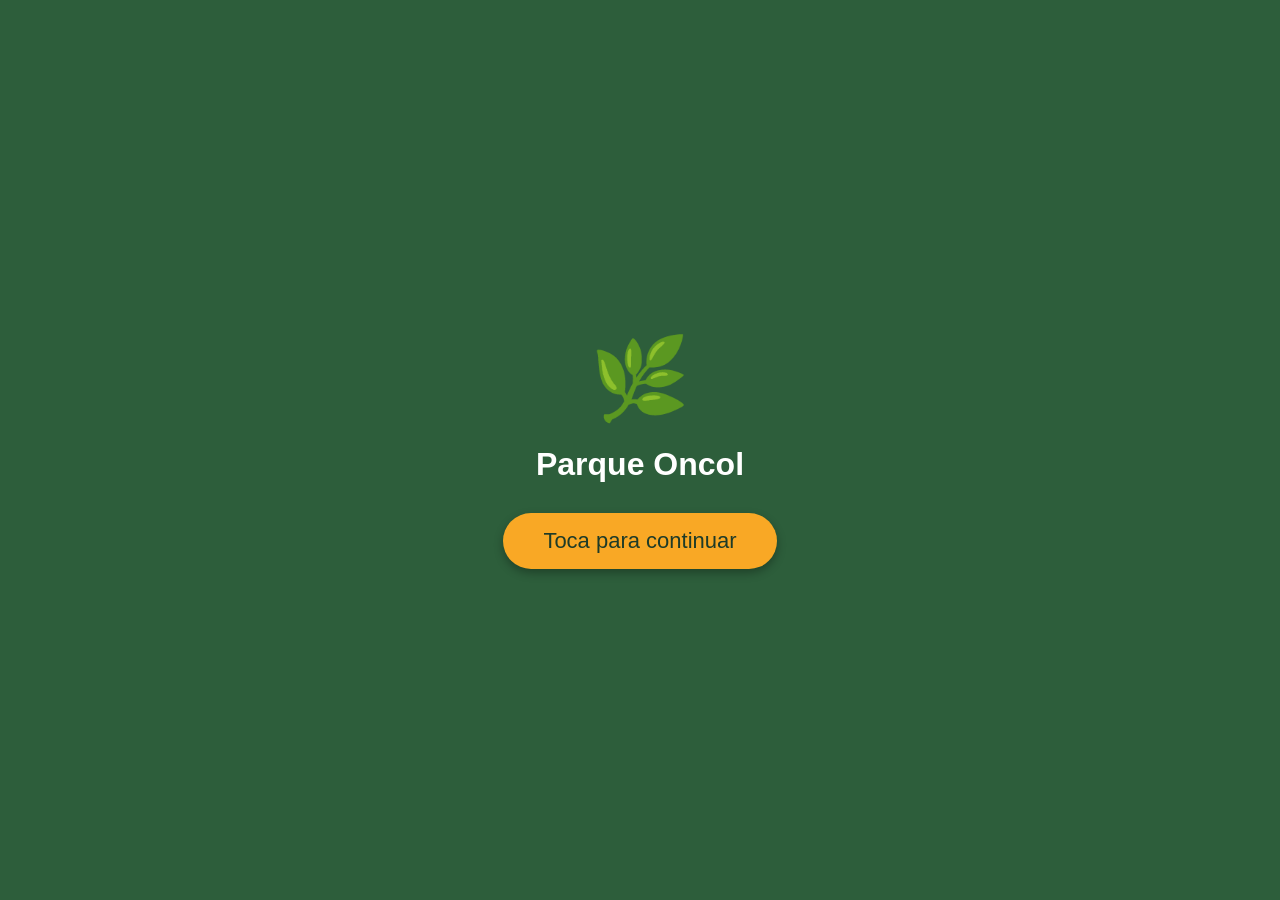
==== index.html @ b6621ca2 "Add files via upload" ====
<!DOCTYPE html>
<html lang="es">
<head>
  <meta charset="UTF-8">
  <meta name="viewport" content="width=device-width, initial-scale=1.0, user-scalable=no">
  <title>Guía Oncol V2</title>
  <link rel="stylesheet" href="style.css">
</head>
<body>
  <button id="btn-back" class="back-button" onclick="goBack()">←</button>

  <div id="screen-welcome" class="screen active">
    <div class="welcome-content">
      <div class="logo-placeholder">🌿</div>
      <h1>Parque Oncol</h1>
      <button class="btn-start" onclick="navigateTo('categories')">Toca para continuar</button>
    </div>
  </div>

  <div id="screen-categories" class="screen">
    <h2>Elige una categoría</h2>
    <div class="circle-container">
      <div class="circle" onclick="showSubcategories('fauna')">
        <span>🐾</span>
        <p>Fauna</p>
      </div>
      <div class="circle" onclick="showSubcategories('flora')">
        <span>🌼</span>
        <p>Flora</p>
      </div>
      <div class="circle" onclick="showSubcategories('fungi')">
        <span>🍄</span>
        <p>Fungi</p>
      </div>
    </div>
  </div>

  <div id="screen-subcategories" class="screen">
    <h2 id="subcategory-title">Subcategorías</h2>
    <div id="subcategory-container" class="circle-container">
      </div>
  </div>

  <div id="screen-species-list" class="screen">
    <h2 id="species-list-title">Especies</h2>
    <div id="species-carousel" class="carousel">
      </div>
  </div>

  <div id="screen-species-detail" class="screen">
    <div class="detail-card">
      <div id="detail-image" class="detail-image">🖼️</div>
      
      <div class="detail-header-info">
        <h2 id="detail-common-name">Nombre común</h2>
        <p id="detail-scientific-name">Nombre científico</p>
      </div>

      <div id="detail-risk" class="detail-badges-container">
        </div>

      <div id="detail-description" class="detail-extended-content">
        </div>
    </div>
  </div>

  <script src="script.js"></script>
</body>
</html>
---- style.css ----
* {
  margin: 0;
  padding: 0;
  box-sizing: border-box;
}

body {
  font-family: 'Segoe UI', Tahoma, Geneva, Verdana, sans-serif;
  background: #2d5e3b; /* El verde bosque de fondo general */
  height: 100vh;
  overflow: hidden;
  display: flex;
  justify-content: center;
  align-items: center;
  color: #fff;
}

/* Cada “pantalla” ocupa toda la ventana, pero están ocultas excepto la activa */
.screen {
  position: absolute;
  top: 0; left: 0;
  width: 100%;
  height: 100%;
  display: none;
  flex-direction: column;
  align-items: center;
  justify-content: center;
  padding: 20px;
  text-align: center;
}

/* La pantalla activa se muestra */
.screen.active {
  display: flex;
}

/* Botón de retroceso fijo abajo izquierda */
.back-button {
  position: fixed;
  bottom: 20px;
  left: 20px;
  z-index: 10;
  background: rgba(0,0,0,0.5);
  color: white;
  border: none;
  border-radius: 50%;
  width: 50px;
  height: 50px;
  font-size: 28px;
  cursor: pointer;
  display: none; /* se muestra desde JS */
  align-items: center;
  justify-content: center;
}

/* Pantalla de bienvenida */
.welcome-content {
  display: flex;
  flex-direction: column;
  align-items: center;
}

.logo-placeholder {
  font-size: 80px;
  margin-bottom: 20px;
}

.btn-start {
  margin-top: 30px;
  padding: 15px 40px;
  font-size: 22px;
  background: #f9a825;
  color: #1e3b28;
  border: none;
  border-radius: 50px;
  cursor: pointer;
  box-shadow: 0 4px 10px rgba(0,0,0,0.3);
}

/* Contenedor de círculos */
.circle-container {
  display: flex;
  flex-wrap: wrap;
  justify-content: center;
  gap: 25px;
  max-width: 400px;
  margin-top: 30px;
}

/* Círculos para categorías y subcategorías */
.circle {
  width: 110px;
  height: 110px;
  border-radius: 50%;
  background: rgba(255,255,255,0.15);
  backdrop-filter: blur(5px);
  display: flex;
  flex-direction: column;
  align-items: center;
  justify-content: center;
  cursor: pointer;
  transition: transform 0.2s, background 0.2s;
  font-size: 36px;
  overflow: hidden; /* Evita que las imágenes se salgan del círculo */
}
.circle p {
  font-size: 14px;
  margin-top: 5px;
  padding: 0 5px;
  text-overflow: ellipsis;
  white-space: nowrap;
  overflow: hidden;
  max-width: 100%;
}
.circle:active {
  transform: scale(0.9);
  background: rgba(255,255,255,0.3);
}

/* Carrusel horizontal */
.carousel {
  display: flex;
  overflow-x: auto;
  gap: 20px;
  padding: 20px;
  max-width: 90vw;
  scroll-snap-type: x mandatory;
  -webkit-overflow-scrolling: touch;
}
.carousel::-webkit-scrollbar {
  display: none; /* Esconde la barra de scroll nativa para simular una app móvil */
}
.carousel .circle {
  flex-shrink: 0;
  scroll-snap-align: center;
}

/* Ficha de detalle (Mejorada con contención de altura y scroll interno) */
.detail-card {
  background: rgba(255,255,255,0.1);
  backdrop-filter: blur(10px);
  border-radius: 20px;
  padding: 25px;
  max-width: 380px;
  width: 95%;
  max-height: 85vh; /* Evita que la tarjeta sobrepase la pantalla */
  display: flex;
  flex-direction: column;
}

.detail-image {
  width: 130px;
  height: 130px;
  border-radius: 50%;
  background: rgba(255,255,255,0.2);
  margin: 0 auto 15px;
  display: flex;
  align-items: center;
  justify-content: center;
  font-size: 50px;
  flex-shrink: 0; /* Previene que la imagen se achate con textos largos */
  overflow: hidden;
}

.detail-header-info {
  margin-bottom: 12px;
  flex-shrink: 0;
}

#detail-scientific-name {
  font-style: italic;
  opacity: 0.8;
  margin: 5px 0;
  font-size: 15px;
}

/* Bloque para agrupar las insignias técnicas */
.detail-badges-container {
  margin-bottom: 15px;
  flex-shrink: 0;
}

.badge {
  background: rgba(255, 255, 255, 0.15);
  padding: 4px 10px;
  font-size: 12px;
  border-radius: 20px;
  display: inline-block;
  margin: 2px;
}

/* Colores para las categorías de conservación de las fotos de tu libro */
.badge-risk {
  display: inline-block;
  padding: 6px 14px;
  font-weight: bold;
  font-size: 13px;
  border-radius: 8px;
  box-shadow: 0 2px 5px rgba(0,0,0,0.2);
}
.badge-risk.cr { background-color: #d32f2f; color: #fff; } /* Peligro Crítico = Rojo */
.badge-risk.en { background-color: #f57c00; color: #fff; } /* En Peligro = Naranja */
.badge-risk.vu { background-color: #fbc02d; color: #1e3b28; } /* Vulnerable = Amarillo */
.badge-risk.nt { background-color: #7b1fa2; color: #fff; } /* Casi Amenazado = Morado */
.badge-risk.lc { background-color: #388e3c; color: #fff; } /* Preocupación Menor = Verde */
.badge-risk.ne { background-color: #616161; color: #fff; } /* No Evaluado = Gris */

/* Caja con scroll dedicada para leer el texto extendido sin desbordar */
.detail-extended-content {
  overflow-y: auto;
  text-align: left; /* Alineado cómodo a la izquierda para leer */
  padding-right: 8px;
  font-size: 14px;
  line-height: 1.5;
}

/* Barra de scroll estilizada discreta para Linux/Wayland */
.detail-extended-content::-webkit-scrollbar {
  width: 5px;
}
.detail-extended-content::-webkit-scrollbar-track {
  background: rgba(255,255,255,0.05);
  border-radius: 10px;
}
.detail-extended-content::-webkit-scrollbar-thumb {
  background: rgba(255,255,255,0.25);
  border-radius: 10px;
}

.detail-extended-content h3 {
  font-size: 15px;
  margin: 15px 0 5px 0;
  color: #f9a825; /* Amarillo de realce */
  border-bottom: 1px solid rgba(255,255,255,0.1);
  padding-bottom: 2px;
}

.detail-extended-content p {
  opacity: 0.9;
  margin-bottom: 8px;
}

.detail-extended-content hr {
  border: none;
  border-top: 1px dashed rgba(255,255,255,0.2);
  margin: 10px 0;
}
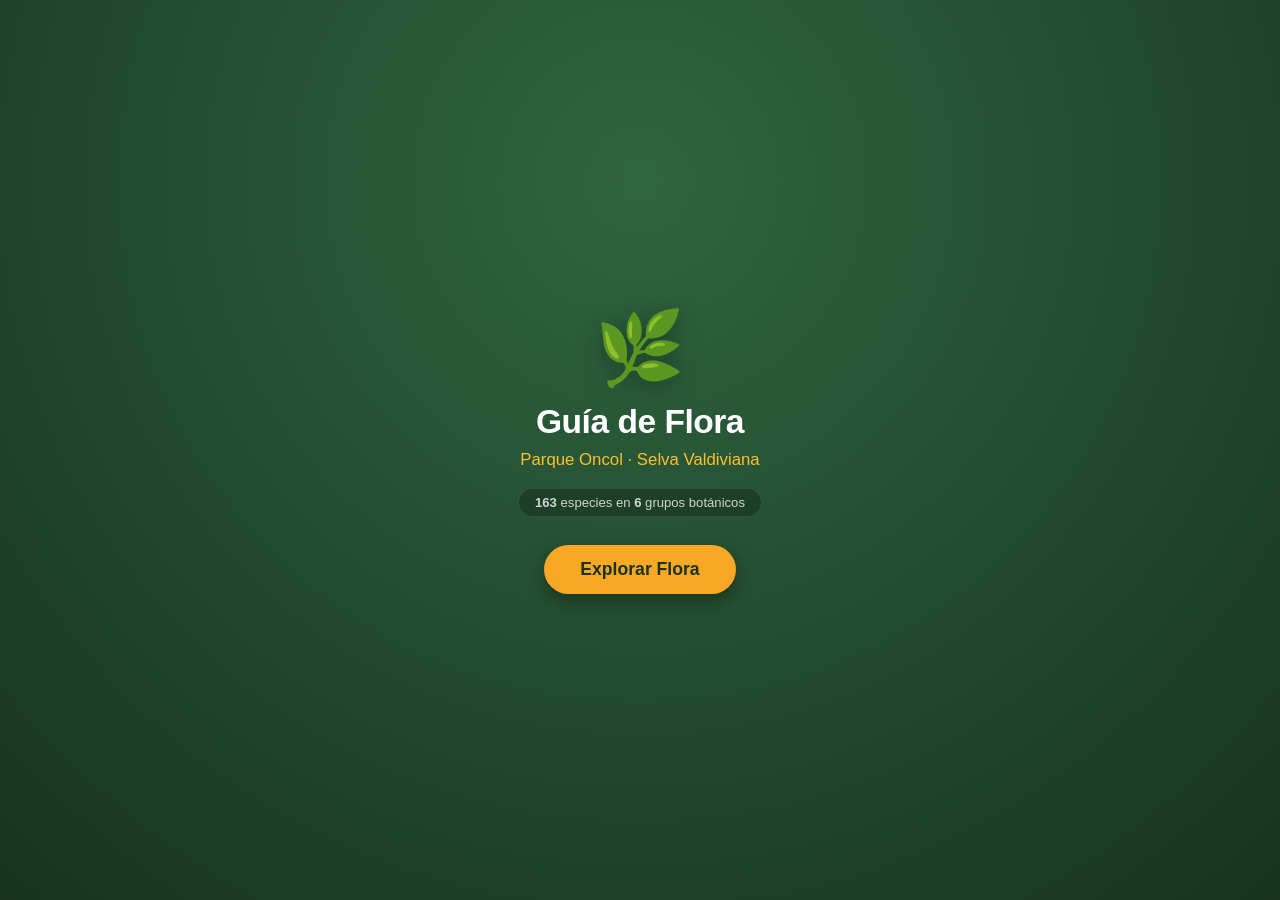
==== commit 76142dc9: "Add files via upload" ====
--- a/index.html
+++ b/index.html
@@ -2,68 +2,80 @@
 <html lang="es">
 <head>
   <meta charset="UTF-8">
-  <meta name="viewport" content="width=device-width, initial-scale=1.0, user-scalable=no">
-  <title>Guía Oncol V2</title>
+  <meta name="viewport" content="width=device-width, initial-scale=1.0, maximum-scale=1.0, user-scalable=no">
+  <title>Guía de Flora · Parque Oncol</title>
   <link rel="stylesheet" href="style.css">
 </head>
 <body>
-  <button id="btn-back" class="back-button" onclick="goBack()">←</button>
+  <!-- Botón volver con navegación en pila -->
+  <button id="btn-back" class="back-button" aria-label="Volver" onclick="goBack()">←</button>
 
+  <!-- PANTALLA 1: Bienvenida -->
   <div id="screen-welcome" class="screen active">
     <div class="welcome-content">
       <div class="logo-placeholder">🌿</div>
-      <h1>Parque Oncol</h1>
-      <button class="btn-start" onclick="navigateTo('categories')">Toca para continuar</button>
+      <h1 class="welcome-title">Guía de Flora</h1>
+      <p class="welcome-subtitle">Parque Oncol · Selva Valdiviana</p>
+      <div id="welcome-stats" class="welcome-stats">Cargando catálogo...</div>
+      <button class="btn-start" onclick="navigateTo('subcategories')">Explorar Flora</button>
     </div>
   </div>
 
-  <div id="screen-categories" class="screen">
-    <h2>Elige una categoría</h2>
-    <div class="circle-container">
-      <div class="circle" onclick="showSubcategories('fauna')">
-        <span>🐾</span>
-        <p>Fauna</p>
-      </div>
-      <div class="circle" onclick="showSubcategories('flora')">
-        <span>🌼</span>
-        <p>Flora</p>
-      </div>
-      <div class="circle" onclick="showSubcategories('fungi')">
-        <span>🍄</span>
-        <p>Fungi</p>
-      </div>
+  <!-- PANTALLA 2: Subcategorías de Flora (dinámicas según carpetas) -->
+  <div id="screen-subcategories" class="screen">
+    <div class="screen-header">
+      <h2 id="subcategory-title">Flora de Oncol</h2>
+      <p class="screen-subtitle">Selecciona una categoría botánica</p>
+    </div>
+    <div id="subcategory-container" class="circle-container">
+      <!-- Generado dinámicamente desde especies.json -->
     </div>
   </div>
 
-  <div id="screen-subcategories" class="screen">
-    <h2 id="subcategory-title">Subcategorías</h2>
-    <div id="subcategory-container" class="circle-container">
-      </div>
+  <!-- PANTALLA 3: Lista / Carrusel de especies -->
+  <div id="screen-species-list" class="screen">
+    <div class="screen-header">
+      <h2 id="species-list-title">Especies</h2>
+      <p id="species-list-subtitle" class="screen-subtitle">0 especies encontradas</p>
+    </div>
+
+    <!-- Buscador rápido dentro del grupo -->
+    <div class="search-container">
+      <input 
+        type="search" 
+        id="species-search" 
+        placeholder="🔍 Buscar especie..." 
+        aria-label="Buscar especie"
+        oninput="handleSearch(this.value)"
+      >
+    </div>
+
+    <div id="species-carousel" class="carousel">
+      <!-- Especies cargadas dinámicamente -->
+    </div>
   </div>
 
-  <div id="screen-species-list" class="screen">
-    <h2 id="species-list-title">Especies</h2>
-    <div id="species-carousel" class="carousel">
-      </div>
-  </div>
-
+  <!-- PANTALLA 4: Ficha detallada de la especie -->
   <div id="screen-species-detail" class="screen">
     <div class="detail-card">
-      <div id="detail-image" class="detail-image">🖼️</div>
+      <div id="detail-image" class="detail-image">🌿</div>
       
       <div class="detail-header-info">
-        <h2 id="detail-common-name">Nombre común</h2>
+        <h2 id="detail-common-name">Nombre Común</h2>
         <p id="detail-scientific-name">Nombre científico</p>
+        <p id="detail-family" class="detail-family">Familia: ...</p>
       </div>
 
-      <div id="detail-risk" class="detail-badges-container">
-        </div>
+      <!-- Insignias técnicas y botánicas (IUCN, origen, altura, hoja, medicinal, etc.) -->
+      <div id="detail-badges" class="detail-badges-container">
+      </div>
 
-      <div id="detail-description" class="detail-extended-content">
-        </div>
+      <!-- Contenido textual con scroll interno para lectura en móvil -->
+      <div id="detail-sections" class="detail-extended-content">
+      </div>
     </div>
   </div>
 
   <script src="script.js"></script>
 </body>
-</html>+</html>
--- a/style.css
+++ b/style.css
@@ -1,247 +1,530 @@
+/* ==========================================================================
+   GUÍA DE FLORA - PARQUE ONCOL (V2)
+   Estilos Móvil SPA · Glassmorphism & Verde Bosque Valdiviano
+   ========================================================================== */
+
+:root {
+  --bg-primary: #1f4229;
+  --bg-gradient: radial-gradient(circle at 50% 20%, #2f653f 0%, #173320 100%);
+  --glass-bg: rgba(255, 255, 255, 0.12);
+  --glass-border: rgba(255, 255, 255, 0.18);
+  --glass-active: rgba(255, 255, 255, 0.25);
+  --text-main: #ffffff;
+  --text-muted: rgba(255, 255, 255, 0.78);
+  --accent-gold: #fbc02d;
+  --accent-green: #81c784;
+  --font-family: -apple-system, BlinkMacSystemFont, "Segoe UI", Roboto, Helvetica, Arial, sans-serif;
+}
+
 * {
   margin: 0;
   padding: 0;
   box-sizing: border-box;
-}
-
-body {
-  font-family: 'Segoe UI', Tahoma, Geneva, Verdana, sans-serif;
-  background: #2d5e3b; /* El verde bosque de fondo general */
-  height: 100vh;
+  -webkit-tap-highlight-color: transparent;
+}
+
+html, body {
+  width: 100%;
+  height: 100%;
   overflow: hidden;
-  display: flex;
-  justify-content: center;
-  align-items: center;
-  color: #fff;
-}
-
-/* Cada “pantalla” ocupa toda la ventana, pero están ocultas excepto la activa */
+  font-family: var(--font-family);
+  background: var(--bg-primary);
+  background-image: var(--bg-gradient);
+  color: var(--text-main);
+  position: relative;
+}
+
+/* ==========================================================================
+   PANTALLAS (SPA)
+   ========================================================================== */
 .screen {
   position: absolute;
-  top: 0; left: 0;
+  top: 0;
+  left: 0;
   width: 100%;
   height: 100%;
   display: none;
   flex-direction: column;
   align-items: center;
   justify-content: center;
-  padding: 20px;
+  padding: 16px;
   text-align: center;
-}
-
-/* La pantalla activa se muestra */
+  opacity: 0;
+  transition: opacity 0.25s ease-in-out;
+}
+
 .screen.active {
   display: flex;
-}
-
-/* Botón de retroceso fijo abajo izquierda */
+  opacity: 1;
+}
+
+.screen-header {
+  margin-bottom: 16px;
+  max-width: 360px;
+}
+
+.screen-header h2 {
+  font-size: 1.45rem;
+  font-weight: 700;
+  letter-spacing: -0.3px;
+}
+
+.screen-subtitle {
+  font-size: 0.85rem;
+  color: var(--text-muted);
+  margin-top: 4px;
+}
+
+/* ==========================================================================
+   BOTÓN VOLVER
+   ========================================================================== */
 .back-button {
   position: fixed;
-  bottom: 20px;
-  left: 20px;
-  z-index: 10;
-  background: rgba(0,0,0,0.5);
-  color: white;
+  bottom: 18px;
+  left: 18px;
+  z-index: 100;
+  width: 48px;
+  height: 48px;
+  border-radius: 50%;
+  border: 1px solid var(--glass-border);
+  background: rgba(15, 30, 20, 0.85);
+  backdrop-filter: blur(8px);
+  color: #fff;
+  font-size: 24px;
+  cursor: pointer;
+  display: none;
+  align-items: center;
+  justify-content: center;
+  box-shadow: 0 4px 12px rgba(0, 0, 0, 0.35);
+  transition: transform 0.15s, background 0.15s;
+}
+
+.back-button:active {
+  transform: scale(0.92);
+  background: rgba(255, 255, 255, 0.2);
+}
+
+/* ==========================================================================
+   PANTALLA 1: BIENVENIDA
+   ========================================================================== */
+.welcome-content {
+  display: flex;
+  flex-direction: column;
+  align-items: center;
+  max-width: 340px;
+  animation: fadeIn 0.4s ease;
+}
+
+.logo-placeholder {
+  font-size: 72px;
+  margin-bottom: 12px;
+  filter: drop-shadow(0 4px 12px rgba(0,0,0,0.3));
+}
+
+.welcome-title {
+  font-size: 2.1rem;
+  font-weight: 800;
+  letter-spacing: -0.5px;
+  line-height: 1.15;
+}
+
+.welcome-subtitle {
+  font-size: 1.05rem;
+  color: var(--accent-gold);
+  margin-top: 8px;
+  font-weight: 500;
+}
+
+.welcome-stats {
+  margin-top: 18px;
+  padding: 6px 16px;
+  font-size: 0.82rem;
+  background: rgba(0, 0, 0, 0.25);
+  border-radius: 20px;
+  border: 1px solid rgba(255, 255, 255, 0.1);
+  color: var(--text-muted);
+}
+
+.btn-start {
+  margin-top: 28px;
+  padding: 14px 36px;
+  font-size: 1.1rem;
+  font-weight: 700;
+  background: #f9a825;
+  color: #173320;
   border: none;
+  border-radius: 40px;
+  cursor: pointer;
+  box-shadow: 0 6px 18px rgba(0, 0, 0, 0.35);
+  transition: transform 0.15s, background 0.15s;
+}
+
+.btn-start:active {
+  transform: scale(0.95);
+  background: #e5981c;
+}
+
+/* ==========================================================================
+   PANTALLA 2: SUBCATEGORÍAS (GRILLA DE CÍRCULOS)
+   ========================================================================== */
+.circle-container {
+  display: grid;
+  grid-template-columns: repeat(2, 1fr);
+  gap: 16px;
+  max-width: 340px;
+  width: 100%;
+  max-height: 70vh;
+  overflow-y: auto;
+  padding: 8px 4px 60px 4px;
+}
+
+.circle {
+  background: var(--glass-bg);
+  backdrop-filter: blur(8px);
+  border: 1px solid var(--glass-border);
+  border-radius: 20px;
+  padding: 16px 10px;
+  display: flex;
+  flex-direction: column;
+  align-items: center;
+  justify-content: center;
+  cursor: pointer;
+  transition: transform 0.15s, background 0.15s, border-color 0.15s;
+  box-shadow: 0 4px 10px rgba(0, 0, 0, 0.2);
+  user-select: none;
+}
+
+.circle:active {
+  transform: scale(0.94);
+  background: var(--glass-active);
+  border-color: rgba(255, 255, 255, 0.35);
+}
+
+.circle-icon {
+  font-size: 38px;
+  margin-bottom: 6px;
+}
+
+.circle-label {
+  font-size: 0.88rem;
+  font-weight: 600;
+  color: #fff;
+  line-height: 1.2;
+}
+
+.circle-count {
+  margin-top: 4px;
+  font-size: 0.72rem;
+  color: var(--accent-gold);
+  background: rgba(0, 0, 0, 0.3);
+  padding: 2px 8px;
+  border-radius: 12px;
+}
+
+/* ==========================================================================
+   PANTALLA 3: LISTA / CARRUSEL DE ESPECIES
+   ========================================================================== */
+.search-container {
+  width: 100%;
+  max-width: 320px;
+  margin-bottom: 12px;
+}
+
+.search-container input {
+  width: 100%;
+  padding: 10px 16px;
+  font-size: 0.9rem;
+  color: #fff;
+  background: rgba(0, 0, 0, 0.3);
+  border: 1px solid var(--glass-border);
+  border-radius: 24px;
+  outline: none;
+}
+
+.search-container input::placeholder {
+  color: rgba(255, 255, 255, 0.5);
+}
+
+.carousel {
+  display: flex;
+  overflow-x: auto;
+  gap: 16px;
+  padding: 10px 20px 40px 20px;
+  max-width: 100vw;
+  width: 100%;
+  scroll-snap-type: x mandatory;
+  -webkit-overflow-scrolling: touch;
+}
+
+.carousel::-webkit-scrollbar {
+  display: none;
+}
+
+.carousel-item {
+  flex: 0 0 160px;
+  height: 200px;
+  scroll-snap-align: center;
+  border-radius: 22px;
+  padding: 14px 10px;
+  text-align: center;
+}
+
+.circle-avatar {
+  width: 86px;
+  height: 86px;
   border-radius: 50%;
-  width: 50px;
-  height: 50px;
-  font-size: 28px;
-  cursor: pointer;
-  display: none; /* se muestra desde JS */
+  background: rgba(255, 255, 255, 0.15);
+  border: 2px solid rgba(255, 255, 255, 0.25);
+  margin-bottom: 10px;
+  overflow: hidden;
+  display: flex;
   align-items: center;
   justify-content: center;
 }
 
-/* Pantalla de bienvenida */
-.welcome-content {
+.circle-avatar img {
+  width: 100%;
+  height: 100%;
+  object-fit: cover;
+}
+
+.circle-avatar .placeholder-icon {
+  font-size: 40px;
+}
+
+.circle-common-name {
+  font-size: 0.88rem;
+  font-weight: 700;
+  line-height: 1.2;
+  white-space: nowrap;
+  overflow: hidden;
+  text-overflow: ellipsis;
+  width: 100%;
+}
+
+.circle-sci-name {
+  font-size: 0.74rem;
+  font-style: italic;
+  color: var(--text-muted);
+  white-space: nowrap;
+  overflow: hidden;
+  text-overflow: ellipsis;
+  width: 100%;
+  margin-top: 3px;
+}
+
+.empty-state {
+  width: 100%;
+  padding: 30px 15px;
+  font-size: 0.9rem;
+  color: var(--text-muted);
+}
+
+/* ==========================================================================
+   PANTALLA 4: FICHA DETALLADA (CARD CON SCROLL)
+   ========================================================================== */
+.detail-card {
+  background: var(--glass-bg);
+  backdrop-filter: blur(14px);
+  border: 1px solid var(--glass-border);
+  border-radius: 24px;
+  padding: 20px 16px;
+  max-width: 400px;
+  width: 95%;
+  max-height: 86vh;
   display: flex;
   flex-direction: column;
-  align-items: center;
-}
-
-.logo-placeholder {
-  font-size: 80px;
-  margin-bottom: 20px;
-}
-
-.btn-start {
-  margin-top: 30px;
-  padding: 15px 40px;
-  font-size: 22px;
-  background: #f9a825;
-  color: #1e3b28;
-  border: none;
-  border-radius: 50px;
-  cursor: pointer;
-  box-shadow: 0 4px 10px rgba(0,0,0,0.3);
-}
-
-/* Contenedor de círculos */
-.circle-container {
-  display: flex;
-  flex-wrap: wrap;
-  justify-content: center;
-  gap: 25px;
-  max-width: 400px;
-  margin-top: 30px;
-}
-
-/* Círculos para categorías y subcategorías */
-.circle {
+  box-shadow: 0 8px 30px rgba(0, 0, 0, 0.35);
+  animation: fadeIn 0.25s ease;
+}
+
+.detail-image {
   width: 110px;
   height: 110px;
   border-radius: 50%;
-  background: rgba(255,255,255,0.15);
-  backdrop-filter: blur(5px);
-  display: flex;
-  flex-direction: column;
+  background: rgba(255, 255, 255, 0.18);
+  border: 3px solid rgba(255, 255, 255, 0.25);
+  margin: 0 auto 10px;
+  display: flex;
   align-items: center;
   justify-content: center;
-  cursor: pointer;
-  transition: transform 0.2s, background 0.2s;
-  font-size: 36px;
-  overflow: hidden; /* Evita que las imágenes se salgan del círculo */
-}
-.circle p {
-  font-size: 14px;
-  margin-top: 5px;
-  padding: 0 5px;
-  text-overflow: ellipsis;
-  white-space: nowrap;
+  font-size: 48px;
+  flex-shrink: 0;
   overflow: hidden;
-  max-width: 100%;
-}
-.circle:active {
-  transform: scale(0.9);
-  background: rgba(255,255,255,0.3);
-}
-
-/* Carrusel horizontal */
-.carousel {
-  display: flex;
-  overflow-x: auto;
-  gap: 20px;
-  padding: 20px;
-  max-width: 90vw;
-  scroll-snap-type: x mandatory;
-  -webkit-overflow-scrolling: touch;
-}
-.carousel::-webkit-scrollbar {
-  display: none; /* Esconde la barra de scroll nativa para simular una app móvil */
-}
-.carousel .circle {
+  box-shadow: 0 4px 14px rgba(0,0,0,0.25);
+}
+
+.detail-image img {
+  width: 100%;
+  height: 100%;
+  object-fit: cover;
+}
+
+.detail-header-info {
+  margin-bottom: 8px;
   flex-shrink: 0;
-  scroll-snap-align: center;
-}
-
-/* Ficha de detalle (Mejorada con contención de altura y scroll interno) */
-.detail-card {
-  background: rgba(255,255,255,0.1);
-  backdrop-filter: blur(10px);
-  border-radius: 20px;
-  padding: 25px;
-  max-width: 380px;
-  width: 95%;
-  max-height: 85vh; /* Evita que la tarjeta sobrepase la pantalla */
-  display: flex;
-  flex-direction: column;
-}
-
-.detail-image {
-  width: 130px;
-  height: 130px;
-  border-radius: 50%;
-  background: rgba(255,255,255,0.2);
-  margin: 0 auto 15px;
-  display: flex;
-  align-items: center;
-  justify-content: center;
-  font-size: 50px;
-  flex-shrink: 0; /* Previene que la imagen se achate con textos largos */
-  overflow: hidden;
-}
-
-.detail-header-info {
+}
+
+#detail-common-name {
+  font-size: 1.35rem;
+  font-weight: 800;
+  line-height: 1.15;
+}
+
+#detail-scientific-name {
+  font-style: italic;
+  font-size: 0.92rem;
+  color: var(--accent-gold);
+  margin-top: 3px;
+}
+
+.detail-family {
+  font-size: 0.78rem;
+  color: var(--text-muted);
+  margin-top: 2px;
+}
+
+/* ==========================================================================
+   INSIGNIAS TÉCNICAS (BADGES)
+   ========================================================================== */
+.detail-badges-container {
   margin-bottom: 12px;
   flex-shrink: 0;
-}
-
-#detail-scientific-name {
-  font-style: italic;
-  opacity: 0.8;
-  margin: 5px 0;
-  font-size: 15px;
-}
-
-/* Bloque para agrupar las insignias técnicas */
-.detail-badges-container {
-  margin-bottom: 15px;
-  flex-shrink: 0;
+  display: flex;
+  flex-direction: column;
+  align-items: center;
+  gap: 6px;
+}
+
+.compact-badges-grid {
+  display: flex;
+  flex-wrap: wrap;
+  gap: 5px;
+  justify-content: center;
+  margin-top: 4px;
 }
 
 .badge {
-  background: rgba(255, 255, 255, 0.15);
-  padding: 4px 10px;
-  font-size: 12px;
-  border-radius: 20px;
-  display: inline-block;
-  margin: 2px;
-}
-
-/* Colores para las categorías de conservación de las fotos de tu libro */
+  background: rgba(255, 255, 255, 0.14);
+  padding: 4px 9px;
+  font-size: 0.74rem;
+  font-weight: 500;
+  border-radius: 14px;
+  border: 1px solid rgba(255, 255, 255, 0.12);
+  white-space: nowrap;
+}
+
+.badge-medicinal {
+  background: rgba(76, 175, 80, 0.25);
+  border-color: rgba(76, 175, 80, 0.45);
+  color: #c8e6c9;
+}
+
+/* Insignias de riesgo IUCN */
 .badge-risk {
   display: inline-block;
-  padding: 6px 14px;
-  font-weight: bold;
-  font-size: 13px;
-  border-radius: 8px;
-  box-shadow: 0 2px 5px rgba(0,0,0,0.2);
-}
-.badge-risk.cr { background-color: #d32f2f; color: #fff; } /* Peligro Crítico = Rojo */
-.badge-risk.en { background-color: #f57c00; color: #fff; } /* En Peligro = Naranja */
-.badge-risk.vu { background-color: #fbc02d; color: #1e3b28; } /* Vulnerable = Amarillo */
-.badge-risk.nt { background-color: #7b1fa2; color: #fff; } /* Casi Amenazado = Morado */
-.badge-risk.lc { background-color: #388e3c; color: #fff; } /* Preocupación Menor = Verde */
-.badge-risk.ne { background-color: #616161; color: #fff; } /* No Evaluado = Gris */
-
-/* Caja con scroll dedicada para leer el texto extendido sin desbordar */
+  padding: 5px 12px;
+  font-weight: 700;
+  font-size: 0.78rem;
+  border-radius: 12px;
+  box-shadow: 0 2px 6px rgba(0, 0, 0, 0.25);
+}
+
+.badge-risk.cr { background-color: #d32f2f; color: #fff; } /* Peligro Crítico */
+.badge-risk.en { background-color: #e65100; color: #fff; } /* En Peligro */
+.badge-risk.vu { background-color: #fbc02d; color: #173320; } /* Vulnerable */
+.badge-risk.nt { background-color: #6a1b9a; color: #fff; } /* Casi Amenazado */
+.badge-risk.lc { background-color: #2e7d32; color: #fff; } /* Preocupación Menor */
+.badge-risk.dd { background-color: #455a64; color: #fff; } /* Datos Insuficientes */
+.badge-risk.ne { background-color: #616161; color: #fff; } /* No Evaluado / Pendiente */
+
+/* ==========================================================================
+   CONTENIDO EXTENDIDO (SCROLL INTERNO)
+   ========================================================================== */
 .detail-extended-content {
   overflow-y: auto;
-  text-align: left; /* Alineado cómodo a la izquierda para leer */
-  padding-right: 8px;
-  font-size: 14px;
+  text-align: left;
+  padding-right: 6px;
+  font-size: 0.88rem;
   line-height: 1.5;
-}
-
-/* Barra de scroll estilizada discreta para Linux/Wayland */
+  color: rgba(255, 255, 255, 0.92);
+}
+
 .detail-extended-content::-webkit-scrollbar {
-  width: 5px;
-}
+  width: 4px;
+}
+
 .detail-extended-content::-webkit-scrollbar-track {
-  background: rgba(255,255,255,0.05);
-  border-radius: 10px;
-}
+  background: rgba(255, 255, 255, 0.05);
+  border-radius: 4px;
+}
+
 .detail-extended-content::-webkit-scrollbar-thumb {
-  background: rgba(255,255,255,0.25);
-  border-radius: 10px;
-}
-
-.detail-extended-content h3 {
-  font-size: 15px;
-  margin: 15px 0 5px 0;
-  color: #f9a825; /* Amarillo de realce */
-  border-bottom: 1px solid rgba(255,255,255,0.1);
+  background: rgba(255, 255, 255, 0.3);
+  border-radius: 4px;
+}
+
+/* Callout destacados: Cómo reconocerla y Dato Curioso */
+.callout-box {
+  border-radius: 14px;
+  padding: 10px 12px;
+  margin-bottom: 10px;
+  font-size: 0.85rem;
+}
+
+.callout-box h4 {
+  font-size: 0.86rem;
+  font-weight: 700;
+  margin-bottom: 4px;
+}
+
+.callout-recognize {
+  background: rgba(249, 168, 37, 0.16);
+  border-left: 4px solid var(--accent-gold);
+}
+
+.callout-recognize h4 {
+  color: var(--accent-gold);
+}
+
+.callout-curiosity {
+  background: rgba(129, 199, 132, 0.16);
+  border-left: 4px solid var(--accent-green);
+}
+
+.callout-curiosity h4 {
+  color: var(--accent-green);
+}
+
+.detail-section {
+  margin-bottom: 12px;
+}
+
+.detail-section h3 {
+  font-size: 0.9rem;
+  font-weight: 700;
+  color: var(--accent-gold);
+  border-bottom: 1px solid rgba(255, 255, 255, 0.12);
   padding-bottom: 2px;
-}
-
-.detail-extended-content p {
+  margin-bottom: 4px;
+}
+
+.detail-section p {
   opacity: 0.9;
-  margin-bottom: 8px;
-}
-
-.detail-extended-content hr {
-  border: none;
-  border-top: 1px dashed rgba(255,255,255,0.2);
-  margin: 10px 0;
-}+  font-size: 0.85rem;
+}
+
+.empty-text {
+  text-align: center;
+  font-style: italic;
+  color: var(--text-muted);
+  padding: 20px 0;
+}
+
+/* ==========================================================================
+   ANIMACIONES
+   ========================================================================== */
+@keyframes fadeIn {
+  from { opacity: 0; transform: translateY(6px); }
+  to { opacity: 1; transform: translateY(0); }
+}
